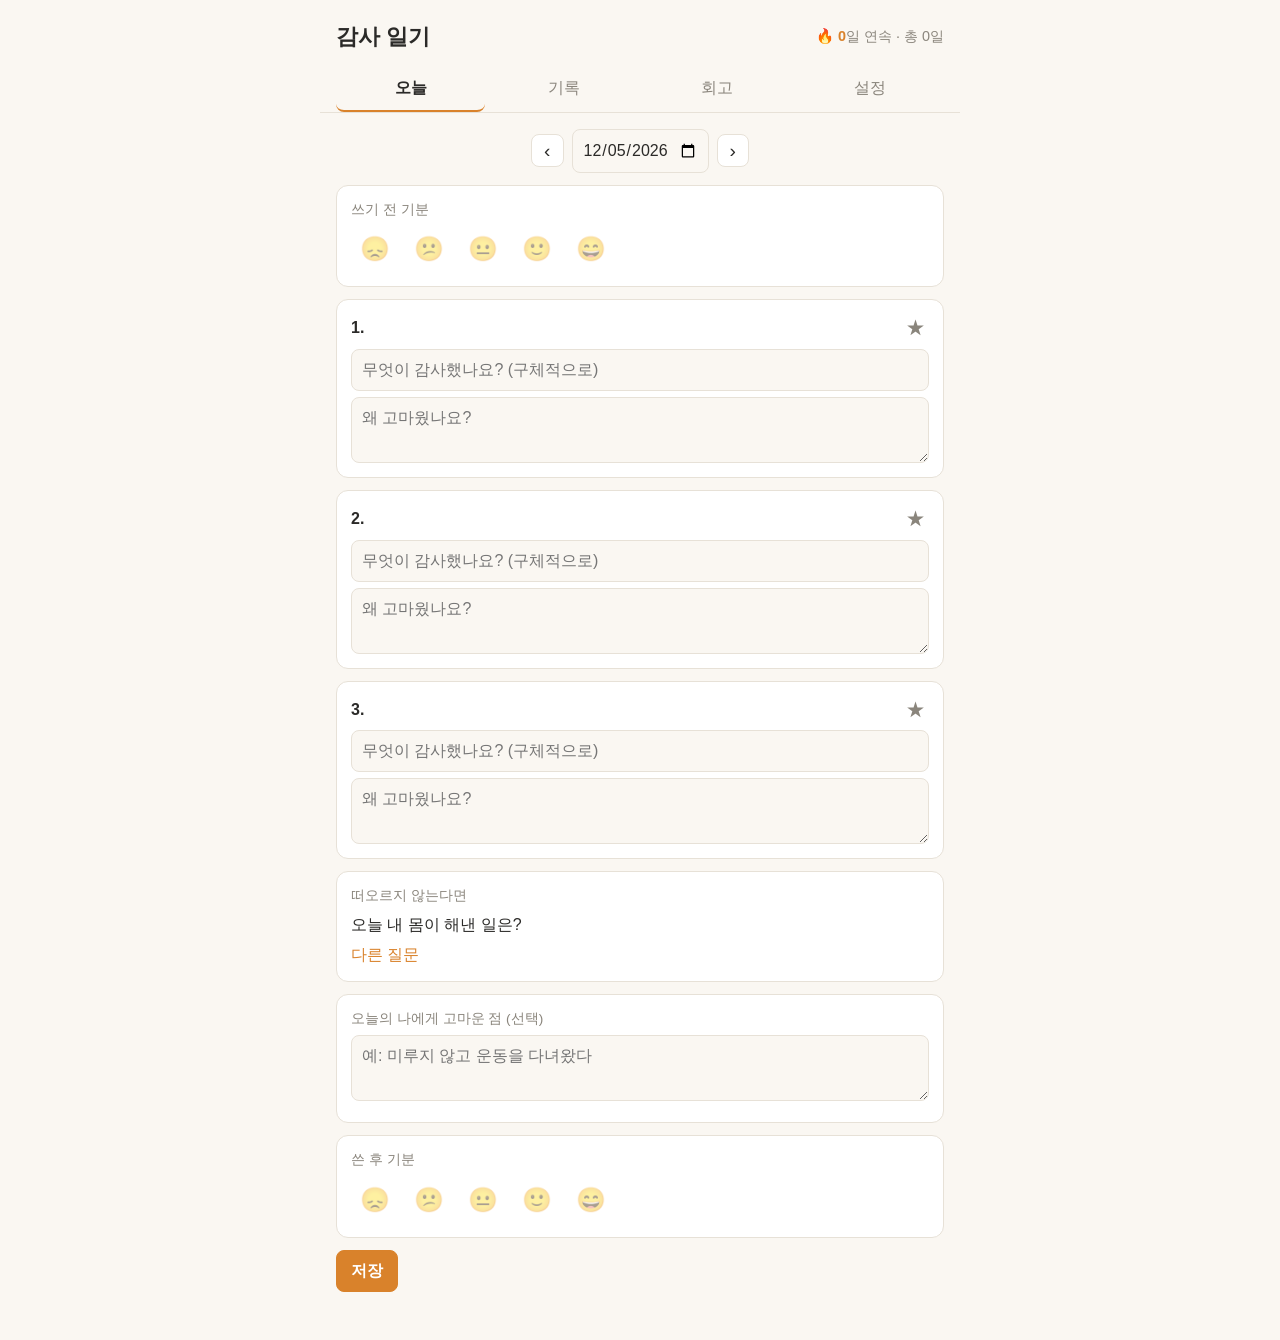
==== index.html @ 354b46de "Make the journal an installable PWA for iPhone and Windows Add a web app manifest, icons, and a serv" ====
<!doctype html>
<html lang="ko">
<head>
  <meta charset="utf-8">
  <meta name="viewport" content="width=device-width, initial-scale=1, viewport-fit=cover">
  <title>감사 일기</title>
  <meta name="theme-color" content="#faf7f2" media="(prefers-color-scheme: light)">
  <meta name="theme-color" content="#1c1b19" media="(prefers-color-scheme: dark)">
  <meta name="apple-mobile-web-app-capable" content="yes">
  <meta name="mobile-web-app-capable" content="yes">
  <meta name="apple-mobile-web-app-title" content="감사 일기">
  <meta name="apple-mobile-web-app-status-bar-style" content="default">
  <link rel="manifest" href="manifest.webmanifest">
  <link rel="icon" href="icons/favicon-32.png" sizes="32x32">
  <link rel="apple-touch-icon" href="icons/apple-touch-icon.png">
  <link rel="stylesheet" href="style.css">
</head>
<body>
  <header class="top">
    <h1>감사 일기</h1>
    <div id="streak" class="streak"></div>
  </header>

  <nav class="tabs" role="tablist">
    <button class="tab active" data-view="write">오늘</button>
    <button class="tab" data-view="history">기록</button>
    <button class="tab" data-view="review">회고</button>
    <button class="tab" data-view="settings">설정</button>
  </nav>

  <main>
    <!-- 작성 -->
    <section id="view-write" class="view active">
      <div class="date-row">
        <button id="prev-day" class="icon-btn" aria-label="이전 날">‹</button>
        <input type="date" id="entry-date">
        <button id="next-day" class="icon-btn" aria-label="다음 날">›</button>
      </div>
      <p id="nudge" class="nudge" hidden></p>

      <div class="card">
        <label class="label">쓰기 전 기분</label>
        <div class="moods" data-field="moodBefore"></div>
      </div>

      <div id="items"></div>

      <div class="card prompt-card">
        <span class="label">떠오르지 않는다면</span>
        <p id="prompt-text"></p>
        <button id="new-prompt" class="link-btn">다른 질문</button>
      </div>

      <div class="card">
        <label class="label" for="self">오늘의 나에게 고마운 점 (선택)</label>
        <textarea id="self" rows="2" placeholder="예: 미루지 않고 운동을 다녀왔다"></textarea>
      </div>

      <div class="card">
        <label class="label">쓴 후 기분</label>
        <div class="moods" data-field="moodAfter"></div>
      </div>

      <div class="actions">
        <button id="save" class="primary">저장</button>
        <span id="save-status" class="muted"></span>
      </div>
    </section>

    <!-- 기록 -->
    <section id="view-history" class="view">
      <div class="filter-row">
        <input type="search" id="search" placeholder="검색 (사람, 단어…)">
        <label class="check"><input type="checkbox" id="starred-only"> ⭐만</label>
      </div>
      <div id="history-list"></div>
    </section>

    <!-- 회고 -->
    <section id="view-review" class="view">
      <div class="date-row">
        <button id="prev-week" class="icon-btn" aria-label="이전 주">‹</button>
        <strong id="week-label"></strong>
        <button id="next-week" class="icon-btn" aria-label="다음 주">›</button>
      </div>
      <div id="week-stats" class="stats"></div>
      <div class="card">
        <span class="label">이번 주 감사한 것들 — 가장 마음에 남은 것에 ⭐</span>
        <div id="week-items"></div>
      </div>
      <div class="card">
        <span class="label">자주 등장한 단어</span>
        <div id="week-words" class="chips"></div>
      </div>
      <div class="card">
        <label class="label" for="week-note">이번 주 회고 (고마움을 직접 전할 사람이 있나요?)</label>
        <textarea id="week-note" rows="3"></textarea>
        <div class="actions"><button id="save-week" class="primary">회고 저장</button><span id="week-status" class="muted"></span></div>
      </div>
    </section>

    <!-- 설정 -->
    <section id="view-settings" class="view">
      <div class="card">
        <span class="label">데이터</span>
        <p class="muted">기록은 이 브라우저에만 저장됩니다. 기기를 바꾸거나 브라우저 데이터를 지우기 전에 내보내 두세요.</p>
        <div class="actions">
          <button id="export">JSON 내보내기</button>
          <label class="file-btn">JSON 가져오기<input type="file" id="import" accept="application/json" hidden></label>
        </div>
        <p id="data-status" class="muted"></p>
      </div>
      <div class="card">
        <span class="label">기록 개수</span>
        <label class="row">하루에 쓸 항목 수
          <select id="item-count"><option>1</option><option>2</option><option selected>3</option><option>4</option><option>5</option></select>
        </label>
      </div>
    </section>
  </main>

  <script src="app.js"></script>
</body>
</html>
---- style.css ----
:root {
  --bg: #faf7f2;
  --card: #ffffff;
  --text: #2b2a28;
  --muted: #8a857c;
  --border: #e7e1d7;
  --accent: #d9822b;
  --accent-soft: #fbeedd;
  --star: #e8a317;
}
@media (prefers-color-scheme: dark) {
  :root {
    --bg: #1c1b19;
    --card: #262523;
    --text: #ece8e1;
    --muted: #9b958b;
    --border: #3a3834;
    --accent: #f0a050;
    --accent-soft: #3a2e20;
  }
}

* { box-sizing: border-box; }
body {
  margin: 0;
  -webkit-text-size-adjust: 100%;
  -webkit-tap-highlight-color: transparent;
  background: var(--bg);
  color: var(--text);
  font: 16px/1.5 -apple-system, "Apple SD Gothic Neo", "Noto Sans KR", "Malgun Gothic", sans-serif;
}
main, .top, .tabs {
  max-width: 640px; margin: 0 auto;
  padding-left: max(16px, env(safe-area-inset-left));
  padding-right: max(16px, env(safe-area-inset-right));
}

.top { display: flex; align-items: center; justify-content: space-between; padding-top: max(20px, env(safe-area-inset-top)); }
.top h1 { font-size: 1.4rem; margin: 0; }
.streak { font-size: .9rem; color: var(--muted); }
.streak b { color: var(--accent); }

.tabs { display: flex; gap: 4px; margin-top: 12px; border-bottom: 1px solid var(--border); position: sticky; top: 0; z-index: 1; background: var(--bg); }
.tab { flex: 1; background: none; border: 0; border-bottom: 2px solid transparent; padding: 10px 0; color: var(--muted); font: inherit; cursor: pointer; }
.tab.active { color: var(--text); border-bottom-color: var(--accent); font-weight: 600; }

.view { display: none; padding: 16px 0 calc(48px + env(safe-area-inset-bottom)); }
.view.active { display: block; }

.card { background: var(--card); border: 1px solid var(--border); border-radius: 12px; padding: 14px; margin-bottom: 12px; }
.label { display: block; font-size: .85rem; color: var(--muted); margin-bottom: 6px; }
.muted { color: var(--muted); font-size: .85rem; }

input, textarea, select, button { font: inherit; color: var(--text); }
input[type=text], input[type=search], input[type=date], textarea, select {
  width: 100%; background: var(--bg); border: 1px solid var(--border); border-radius: 8px; padding: 8px 10px;
}
textarea { resize: vertical; }
input:focus, textarea:focus, select:focus { outline: 2px solid var(--accent); outline-offset: -1px; }

button { background: var(--card); border: 1px solid var(--border); border-radius: 8px; padding: 8px 14px; cursor: pointer; }
button.primary { background: var(--accent); border-color: var(--accent); color: #fff; font-weight: 600; }
.icon-btn { padding: 6px 12px; font-size: 1.2rem; line-height: 1; }
.link-btn { background: none; border: 0; padding: 0; color: var(--accent); }
.file-btn { display: inline-block; border: 1px solid var(--border); border-radius: 8px; padding: 8px 14px; cursor: pointer; background: var(--card); }

.date-row { display: flex; gap: 8px; align-items: center; justify-content: center; margin-bottom: 12px; }
.date-row input { width: auto; }
.nudge { background: var(--accent-soft); border-radius: 8px; padding: 8px 12px; font-size: .9rem; margin: 0 0 12px; }

.moods { display: flex; gap: 6px; flex-wrap: wrap; }
.mood { font-size: 1.5rem; padding: 4px 8px; background: none; border: 1px solid transparent; border-radius: 8px; opacity: .45; }
.mood.selected { opacity: 1; border-color: var(--accent); background: var(--accent-soft); }

.item { display: grid; gap: 6px; }
.item-head { display: flex; justify-content: space-between; align-items: center; }
.item-num { font-weight: 600; }
.star { background: none; border: 0; font-size: 1.2rem; padding: 0 4px; color: var(--muted); }
.star.on { color: var(--star); }
.dup-warn { font-size: .8rem; color: var(--accent); }

.prompt-card p { margin: 0 0 6px; }
.actions { display: flex; gap: 10px; align-items: center; flex-wrap: wrap; margin-top: 8px; }
.row { display: flex; align-items: center; justify-content: space-between; gap: 12px; }
.row select { width: auto; }

.filter-row { display: flex; gap: 10px; align-items: center; margin-bottom: 12px; }
.check { white-space: nowrap; font-size: .9rem; }

.day h3 { margin: 0 0 6px; font-size: 1rem; display: flex; justify-content: space-between; align-items: baseline; }
.day h3 button { font-size: .8rem; padding: 2px 8px; }
.day ul { margin: 0; padding-left: 0; list-style: none; }
.day li { padding: 4px 0; border-top: 1px dashed var(--border); display: flex; gap: 6px; align-items: flex-start; }
.day li:first-child { border-top: 0; }
.why { display: block; color: var(--muted); font-size: .85rem; }
.empty { text-align: center; color: var(--muted); padding: 32px 0; }

.stats { display: grid; grid-template-columns: repeat(3, 1fr); gap: 8px; margin-bottom: 12px; }
.stat { background: var(--card); border: 1px solid var(--border); border-radius: 12px; padding: 10px; text-align: center; }
.stat b { display: block; font-size: 1.3rem; }
.stat span { font-size: .8rem; color: var(--muted); }

.chips { display: flex; flex-wrap: wrap; gap: 6px; }
.chip { background: var(--accent-soft); border-radius: 999px; padding: 2px 10px; font-size: .85rem; }
mark { background: var(--accent-soft); color: inherit; }
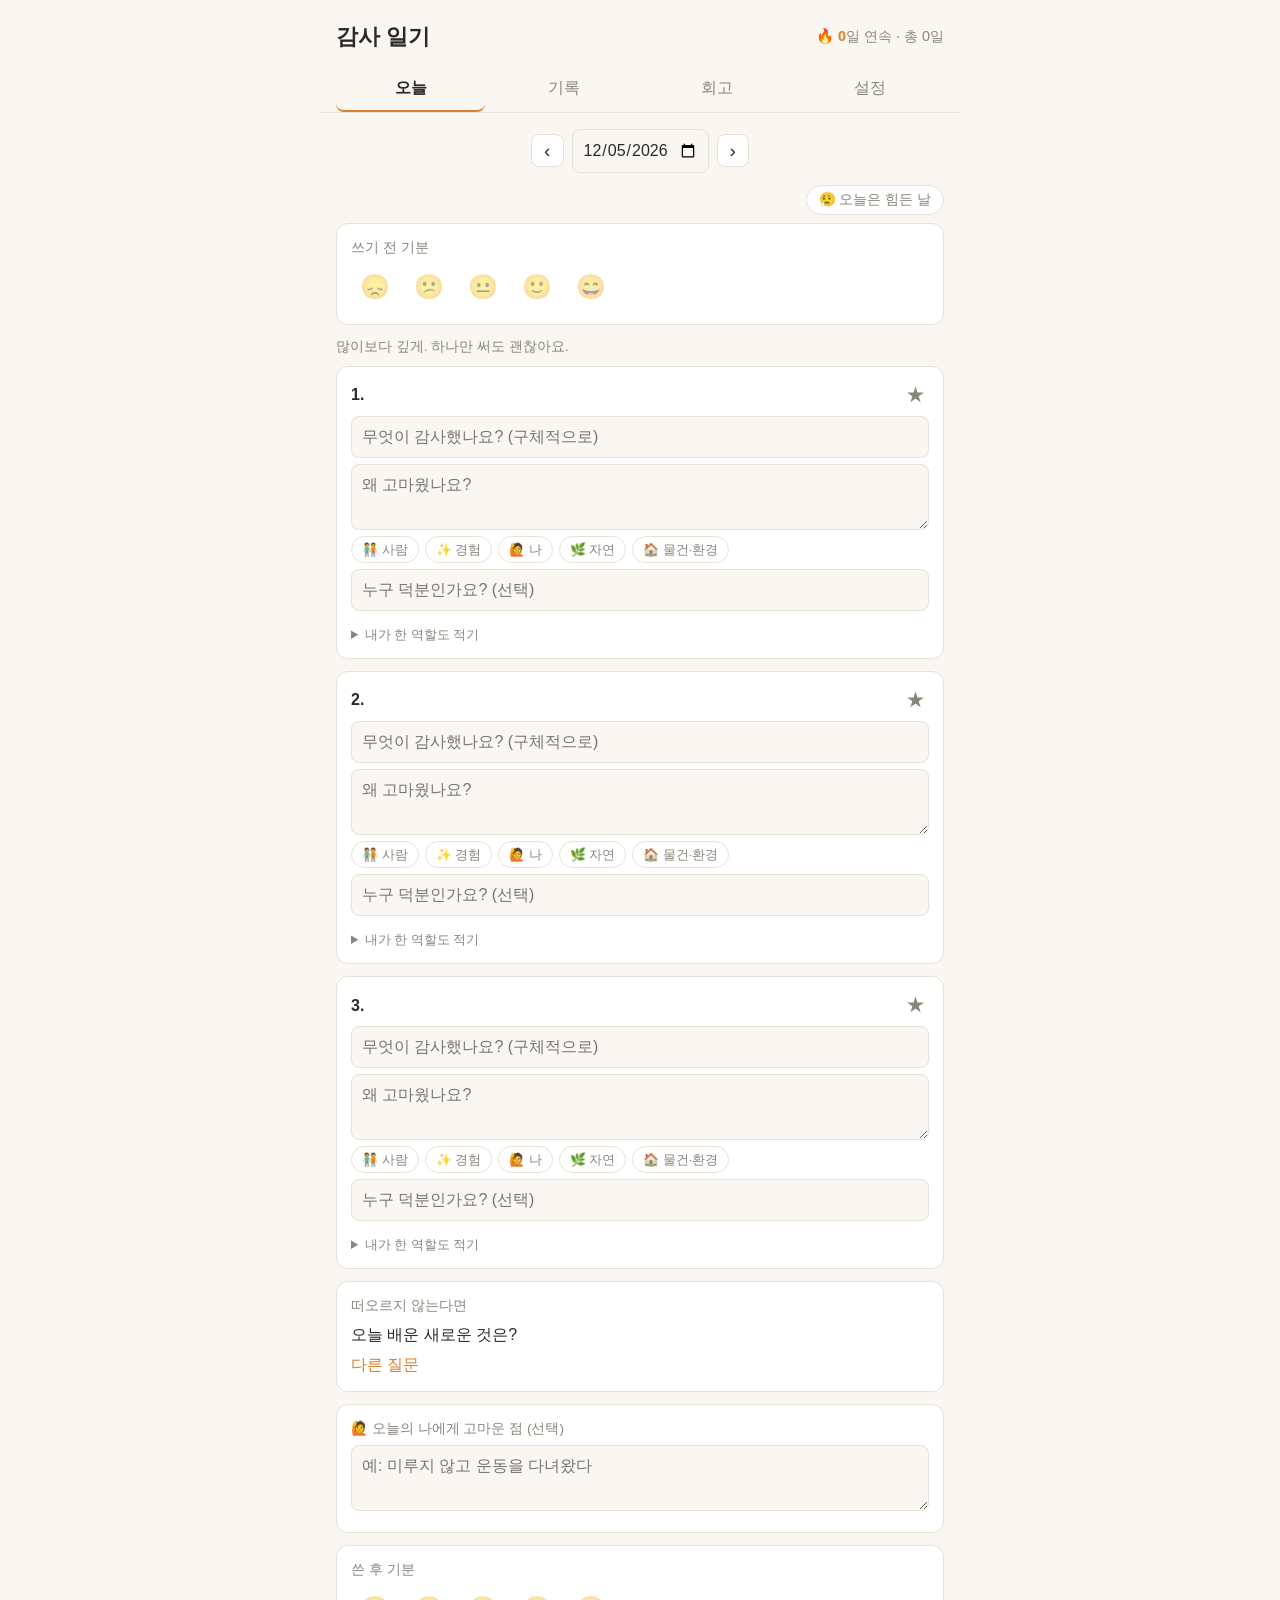
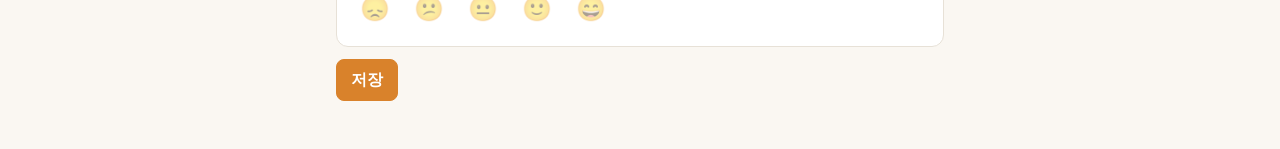
==== commit c6374d34: "Add cloud sync, research-based template, and Pages deploy Template: items get a category, who-helped" ====
--- a/index.html
+++ b/index.html
@@ -18,7 +18,10 @@
 <body>
   <header class="top">
     <h1>감사 일기</h1>
-    <div id="streak" class="streak"></div>
+    <div class="top-right">
+      <span id="sync-badge" class="sync-badge" hidden></span>
+      <span id="streak" class="streak"></span>
+    </div>
   </header>
 
   <nav class="tabs" role="tablist">
@@ -38,11 +41,21 @@
       </div>
       <p id="nudge" class="nudge" hidden></p>
 
-      <div class="card">
-        <label class="label">쓰기 전 기분</label>
+      <div class="mode-row">
+        <button type="button" id="hard-day" class="toggle-chip" aria-pressed="false">😮‍💨 오늘은 힘든 날</button>
+      </div>
+
+      <div id="intention-card" class="card" hidden>
+        <label class="label" for="intention">🌅 아침: 오늘을 좋은 날로 만들 한 가지</label>
+        <input type="text" id="intention" placeholder="예: 점심에 10분 산책하기">
+      </div>
+
+      <div class="card">
+        <span class="label">쓰기 전 기분</span>
         <div class="moods" data-field="moodBefore"></div>
       </div>
 
+      <p id="items-hint" class="muted hint"></p>
       <div id="items"></div>
 
       <div class="card prompt-card">
@@ -52,12 +65,12 @@
       </div>
 
       <div class="card">
-        <label class="label" for="self">오늘의 나에게 고마운 점 (선택)</label>
+        <label class="label" for="self">🙋 오늘의 나에게 고마운 점 (선택)</label>
         <textarea id="self" rows="2" placeholder="예: 미루지 않고 운동을 다녀왔다"></textarea>
       </div>
 
       <div class="card">
-        <label class="label">쓴 후 기분</label>
+        <span class="label">쓴 후 기분</span>
         <div class="moods" data-field="moodAfter"></div>
       </div>
 
@@ -78,47 +91,133 @@
 
     <!-- 회고 -->
     <section id="view-review" class="view">
-      <div class="date-row">
-        <button id="prev-week" class="icon-btn" aria-label="이전 주">‹</button>
-        <strong id="week-label"></strong>
-        <button id="next-week" class="icon-btn" aria-label="다음 주">›</button>
-      </div>
-      <div id="week-stats" class="stats"></div>
-      <div class="card">
-        <span class="label">이번 주 감사한 것들 — 가장 마음에 남은 것에 ⭐</span>
-        <div id="week-items"></div>
-      </div>
-      <div class="card">
-        <span class="label">자주 등장한 단어</span>
-        <div id="week-words" class="chips"></div>
-      </div>
-      <div class="card">
-        <label class="label" for="week-note">이번 주 회고 (고마움을 직접 전할 사람이 있나요?)</label>
-        <textarea id="week-note" rows="3"></textarea>
-        <div class="actions"><button id="save-week" class="primary">회고 저장</button><span id="week-status" class="muted"></span></div>
+      <div class="segmented" role="tablist">
+        <button class="seg active" data-period="week">주간</button>
+        <button class="seg" data-period="month">월간</button>
+      </div>
+
+      <div id="review-week">
+        <div class="date-row">
+          <button id="prev-week" class="icon-btn" aria-label="이전 주">‹</button>
+          <strong id="week-label"></strong>
+          <button id="next-week" class="icon-btn" aria-label="다음 주">›</button>
+        </div>
+        <div id="week-stats" class="stats"></div>
+
+        <div class="card">
+          <span class="label">① 이번 주 감사한 것들 — 가장 마음에 남은 것에 ⭐</span>
+          <div id="week-items"></div>
+        </div>
+
+        <div class="card">
+          <span class="label">② 하나를 골라 깊이 쓰기</span>
+          <select id="deep-pick"></select>
+          <label class="label sub" for="deep-text">이게 없었다면 내 한 주는 어땠을까요?</label>
+          <textarea id="deep-text" rows="3" placeholder="없었다면 어떤 점이 아쉬웠을지, 그래서 지금 어떤 마음이 드는지"></textarea>
+        </div>
+
+        <div class="card">
+          <span class="label">③ 고마움 전하기</span>
+          <p class="muted small">감사를 전하는 사람은 받는 사람이 얼마나 기뻐할지를 늘 과소평가한다고 해요. 짧게라도 보내 보세요.</p>
+          <input type="text" id="thanks-to" list="people-list" placeholder="누구에게?">
+          <datalist id="people-list"></datalist>
+          <textarea id="thanks-msg" rows="3" placeholder="예: 지난 화요일에 커피 사 줘서 정말 고마웠어. 덕분에 힘든 하루를 버텼어."></textarea>
+          <div class="actions">
+            <button id="send-thanks">보내기 (공유)</button>
+            <label class="check"><input type="checkbox" id="thanks-sent"> 전했어요</label>
+          </div>
+        </div>
+
+        <div class="card">
+          <span class="label">자주 등장한 단어</span>
+          <div id="week-words" class="chips"></div>
+        </div>
+
+        <div class="card">
+          <label class="label" for="week-note">④ 이번 주 한 줄 회고</label>
+          <textarea id="week-note" rows="2"></textarea>
+          <p id="week-status" class="muted"></p>
+        </div>
+      </div>
+
+      <div id="review-month" hidden>
+        <div class="date-row">
+          <button id="prev-month" class="icon-btn" aria-label="이전 달">‹</button>
+          <strong id="month-label"></strong>
+          <button id="next-month" class="icon-btn" aria-label="다음 달">›</button>
+        </div>
+        <div id="month-stats" class="stats"></div>
+        <div class="card">
+          <span class="label">고마운 사람 순위</span>
+          <div id="month-people"></div>
+        </div>
+        <div class="card">
+          <span class="label">감사의 범주</span>
+          <div id="month-cats"></div>
+        </div>
+        <div class="card">
+          <span class="label">이 달의 ⭐</span>
+          <div id="month-stars"></div>
+        </div>
       </div>
     </section>
 
     <!-- 설정 -->
     <section id="view-settings" class="view">
-      <div class="card">
-        <span class="label">데이터</span>
-        <p class="muted">기록은 이 브라우저에만 저장됩니다. 기기를 바꾸거나 브라우저 데이터를 지우기 전에 내보내 두세요.</p>
+      <div class="card" id="sync-card">
+        <span class="label">동기화 (아이폰 ↔ 윈도우)</span>
+        <div id="sync-unconfigured" hidden>
+          <p class="muted">동기화 서버가 아직 설정되지 않았어요. 아래 "서버 설정"에 Supabase 주소와 키를 넣어 주세요.</p>
+        </div>
+        <form id="sync-signed-out" hidden>
+          <input type="email" id="sync-email" placeholder="이메일" autocomplete="username" required>
+          <input type="password" id="sync-password" placeholder="비밀번호 (6자 이상)" autocomplete="current-password" minlength="6" required>
+          <div class="actions">
+            <button type="submit" class="primary" id="sign-in">로그인</button>
+            <button type="button" id="sign-up">회원가입</button>
+          </div>
+        </form>
+        <div id="sync-signed-in" hidden>
+          <p><strong id="sync-user"></strong> 계정으로 동기화 중</p>
+          <p id="sync-detail" class="muted"></p>
+          <div class="actions">
+            <button id="sync-now">지금 동기화</button>
+            <button id="sign-out">로그아웃</button>
+          </div>
+        </div>
+        <p id="sync-msg" class="muted"></p>
+        <details>
+          <summary class="muted">서버 설정</summary>
+          <input type="url" id="server-url" placeholder="https://xxxx.supabase.co">
+          <input type="text" id="server-key" placeholder="anon(publishable) key">
+          <div class="actions"><button id="save-server">저장</button></div>
+        </details>
+      </div>
+
+      <div class="card">
+        <span class="label">작성 화면</span>
+        <label class="row">하루에 쓸 항목 수
+          <select id="item-count"><option>1</option><option>2</option><option selected>3</option><option>4</option><option>5</option></select>
+        </label>
+        <label class="row">아침 질문 보이기 (Five Minute Journal 방식)
+          <input type="checkbox" id="morning-toggle">
+        </label>
+      </div>
+
+      <div class="card">
+        <span class="label">백업</span>
+        <p class="muted">기록은 이 기기에 저장되고, 로그인하면 서버와 동기화됩니다. 파일로도 백업해 둘 수 있어요.</p>
         <div class="actions">
           <button id="export">JSON 내보내기</button>
           <label class="file-btn">JSON 가져오기<input type="file" id="import" accept="application/json" hidden></label>
         </div>
         <p id="data-status" class="muted"></p>
       </div>
-      <div class="card">
-        <span class="label">기록 개수</span>
-        <label class="row">하루에 쓸 항목 수
-          <select id="item-count"><option>1</option><option>2</option><option selected>3</option><option>4</option><option>5</option></select>
-        </label>
-      </div>
     </section>
   </main>
 
+  <script src="config.js"></script>
+  <script src="sync.js"></script>
   <script src="app.js"></script>
 </body>
 </html>
--- a/style.css
+++ b/style.css
@@ -37,7 +37,8 @@
 
 .top { display: flex; align-items: center; justify-content: space-between; padding-top: max(20px, env(safe-area-inset-top)); }
 .top h1 { font-size: 1.4rem; margin: 0; }
-.streak { font-size: .9rem; color: var(--muted); }
+.top-right { display: flex; gap: 10px; align-items: center; }
+.streak, .sync-badge { font-size: .9rem; color: var(--muted); }
 .streak b { color: var(--accent); }
 
 .tabs { display: flex; gap: 4px; margin-top: 12px; border-bottom: 1px solid var(--border); position: sticky; top: 0; z-index: 1; background: var(--bg); }
@@ -52,7 +53,7 @@
 .muted { color: var(--muted); font-size: .85rem; }
 
 input, textarea, select, button { font: inherit; color: var(--text); }
-input[type=text], input[type=search], input[type=date], textarea, select {
+input[type=text], input[type=search], input[type=date], input[type=email], input[type=password], input[type=url], textarea, select {
   width: 100%; background: var(--bg); border: 1px solid var(--border); border-radius: 8px; padding: 8px 10px;
 }
 textarea { resize: vertical; }
@@ -103,3 +104,30 @@
 .chips { display: flex; flex-wrap: wrap; gap: 6px; }
 .chip { background: var(--accent-soft); border-radius: 999px; padding: 2px 10px; font-size: .85rem; }
 mark { background: var(--accent-soft); color: inherit; }
+
+.small { font-size: .8rem; margin: 0 0 8px; }
+.hint { margin: 0 0 8px; }
+.label.sub { margin-top: 10px; }
+#sync-card input, #view-review .card input[type=text], #view-review textarea, #deep-pick { margin-bottom: 8px; }
+details summary { cursor: pointer; margin-top: 8px; }
+details[open] summary { margin-bottom: 8px; }
+
+.mode-row { display: flex; justify-content: flex-end; margin-bottom: 8px; }
+.toggle-chip { border-radius: 999px; padding: 4px 12px; font-size: .85rem; color: var(--muted); }
+.toggle-chip[aria-pressed=true] { background: var(--accent-soft); border-color: var(--accent); color: var(--text); }
+
+.cats { display: flex; flex-wrap: wrap; gap: 6px; }
+.cat { border-radius: 999px; padding: 3px 10px; font-size: .8rem; color: var(--muted); }
+.cat.on { background: var(--accent-soft); border-color: var(--accent); color: var(--text); }
+.item-extra { display: grid; grid-template-columns: 1fr; gap: 6px; }
+.item details summary { font-size: .8rem; }
+.tag { font-size: .75rem; color: var(--muted); border: 1px solid var(--border); border-radius: 999px; padding: 0 8px; margin-left: 4px; white-space: nowrap; }
+
+.segmented { display: flex; background: var(--card); border: 1px solid var(--border); border-radius: 10px; padding: 3px; margin-bottom: 12px; }
+.seg { flex: 1; border: 0; background: none; border-radius: 8px; padding: 6px; color: var(--muted); }
+.seg.active { background: var(--accent-soft); color: var(--text); font-weight: 600; }
+
+.bar-row { display: grid; grid-template-columns: 7.5em 1fr 2.5em; gap: 8px; align-items: center; font-size: .9rem; padding: 3px 0; }
+.bar { height: 10px; background: var(--accent-soft); border-radius: 999px; overflow: hidden; }
+.bar > i { display: block; height: 100%; background: var(--accent); border-radius: 999px; }
+.bar-row .n { text-align: right; color: var(--muted); }
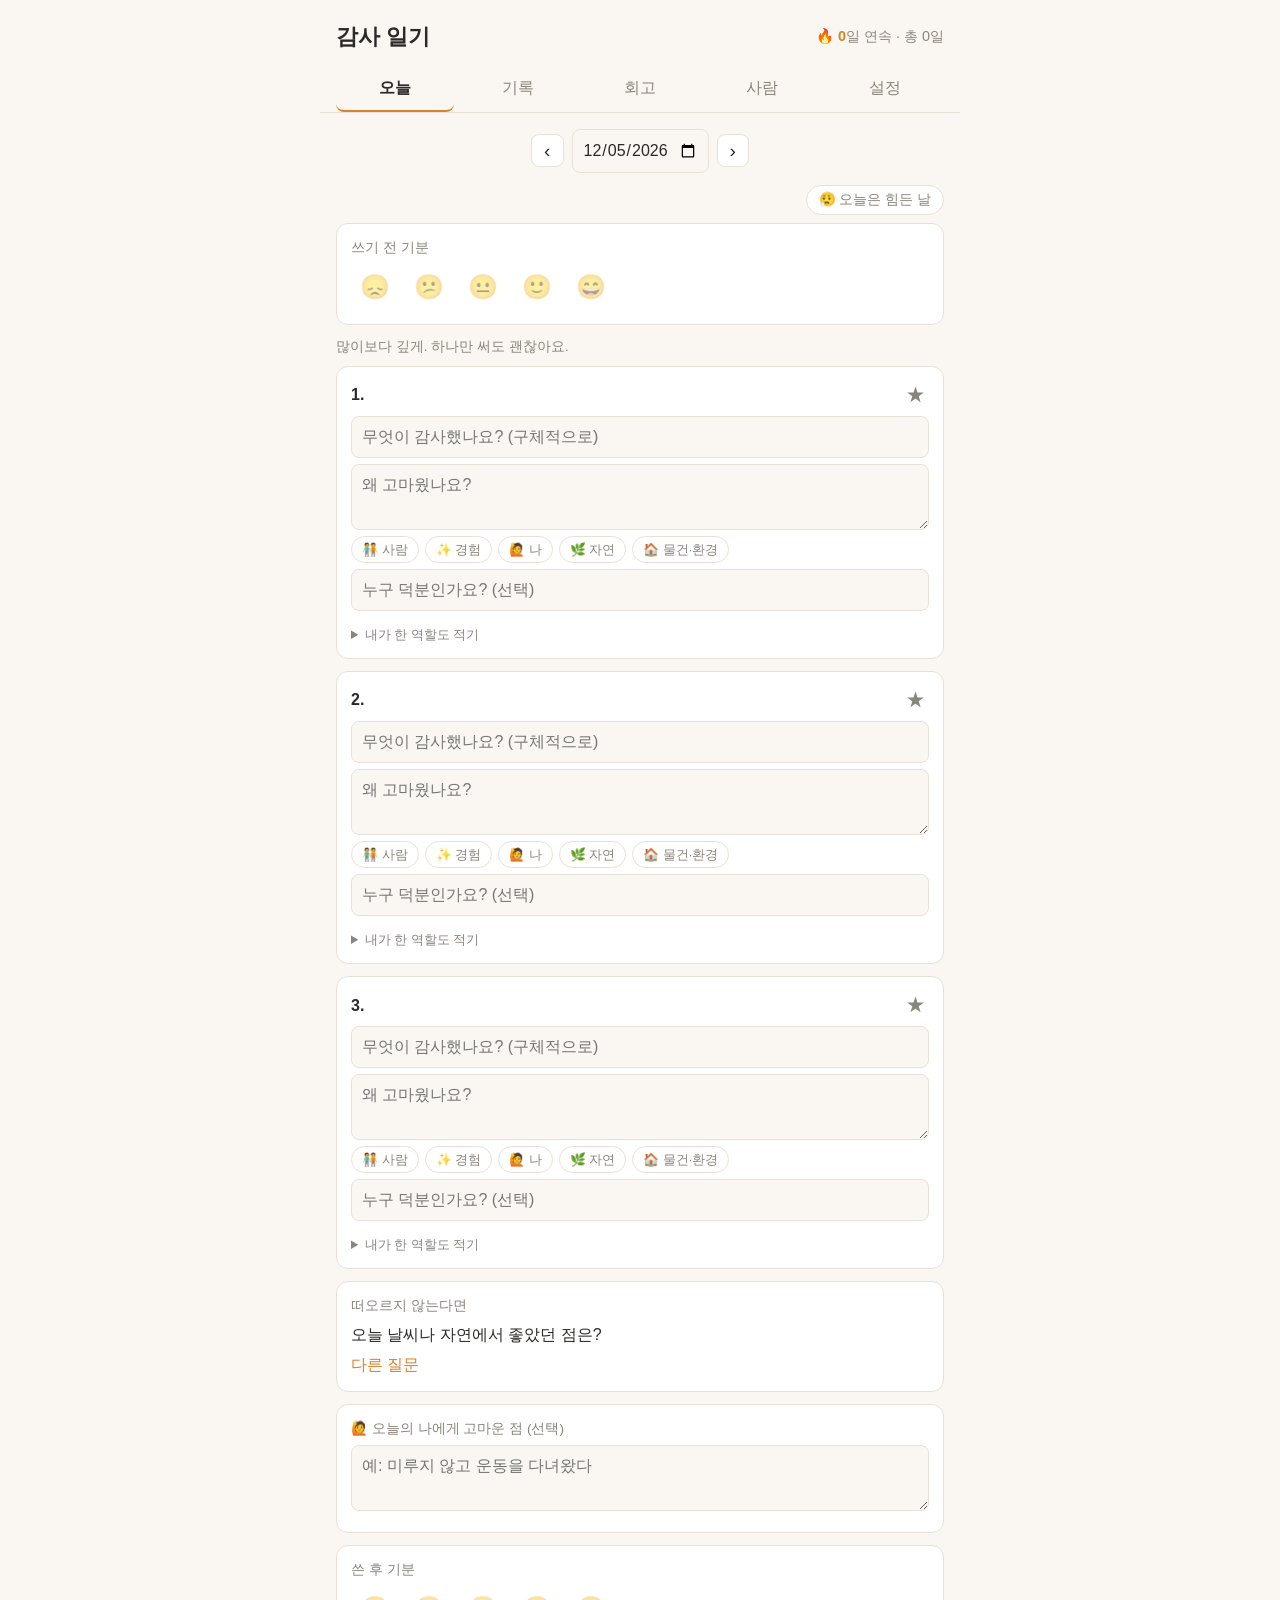
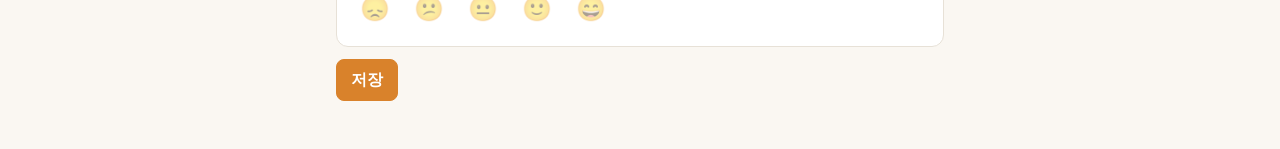
==== commit 5b5b452d: "Add people notes, resurfaced memories, and a personal effect report People tab collects moments per " ====
--- a/index.html
+++ b/index.html
@@ -28,6 +28,7 @@
     <button class="tab active" data-view="write">오늘</button>
     <button class="tab" data-view="history">기록</button>
     <button class="tab" data-view="review">회고</button>
+    <button class="tab" data-view="people">사람</button>
     <button class="tab" data-view="settings">설정</button>
   </nav>
 
@@ -41,6 +42,12 @@
       </div>
       <p id="nudge" class="nudge" hidden></p>
 
+      <div id="memory-card" class="card memory" hidden>
+        <span class="label" id="memory-label"></span>
+        <p id="memory-text"></p>
+        <div class="actions"><button id="memory-next" class="link-btn">다른 기억 보기</button></div>
+      </div>
+
       <div class="mode-row">
         <button type="button" id="hard-day" class="toggle-chip" aria-pressed="false">😮‍💨 오늘은 힘든 날</button>
       </div>
@@ -156,8 +163,44 @@
           <div id="month-cats"></div>
         </div>
         <div class="card">
+          <span class="label">📈 나만의 효과 리포트</span>
+          <div id="effect-report"></div>
+        </div>
+        <div class="card">
           <span class="label">이 달의 ⭐</span>
           <div id="month-stars"></div>
+        </div>
+      </div>
+    </section>
+
+    <!-- 사람 -->
+    <section id="view-people" class="view">
+      <div id="people-index">
+        <p class="muted hint">"누구 덕분인가요?"에 적은 사람들이 여기 모여요. 이름을 누르면 함께한 순간을 모아 편지로 보낼 수 있어요.</p>
+        <div id="people-cards"></div>
+      </div>
+      <div id="person-detail" hidden>
+        <div class="person-head">
+          <button id="person-back" class="icon-btn" aria-label="목록으로">‹</button>
+          <h2 id="person-name"></h2>
+        </div>
+        <div id="person-stats" class="stats"></div>
+        <div class="card">
+          <span class="label">함께한 감사의 순간 — 편지에 넣을 것만 체크</span>
+          <div id="person-moments"></div>
+        </div>
+        <div class="card">
+          <span class="label">💌 감사 편지</span>
+          <div class="segmented tone" role="tablist">
+            <button class="seg active" data-tone="casual">편하게</button>
+            <button class="seg" data-tone="polite">정중하게</button>
+          </div>
+          <textarea id="letter" rows="10"></textarea>
+          <div class="actions">
+            <button id="send-letter" class="primary">보내기 (공유)</button>
+            <button id="regen-letter">다시 만들기</button>
+          </div>
+          <p id="letter-status" class="muted"></p>
         </div>
       </div>
     </section>
--- a/style.css
+++ b/style.css
@@ -131,3 +131,30 @@
 .bar { height: 10px; background: var(--accent-soft); border-radius: 999px; overflow: hidden; }
 .bar > i { display: block; height: 100%; background: var(--accent); border-radius: 999px; }
 .bar-row .n { text-align: right; color: var(--muted); }
+
+.memory { background: var(--accent-soft); border-color: transparent; }
+.memory p { margin: 0; font-weight: 600; }
+.memory .why { margin-top: 2px; }
+.memory .actions { margin-top: 6px; }
+
+.person-card { display: flex; justify-content: space-between; align-items: center; gap: 10px; width: 100%; text-align: left; margin-bottom: 8px; padding: 12px 14px; border-radius: 12px; }
+.person-card b { font-size: 1.05rem; }
+.person-card .meta { display: block; color: var(--muted); font-size: .8rem; }
+.person-card .count { font-size: 1.2rem; color: var(--accent); font-weight: 700; white-space: nowrap; }
+.nudge-tag { display: inline-block; margin-top: 4px; font-size: .75rem; background: var(--accent-soft); border-radius: 999px; padding: 1px 8px; }
+.person-head { display: flex; align-items: center; gap: 10px; margin-bottom: 12px; }
+.person-head h2 { margin: 0; font-size: 1.3rem; }
+.moment { display: flex; gap: 10px; align-items: flex-start; padding: 6px 0; border-top: 1px dashed var(--border); }
+.moment:first-child { border-top: 0; }
+.moment input { margin-top: 5px; }
+.tone { margin-bottom: 8px; }
+#letter { margin-bottom: 4px; }
+
+.effect-big { font-size: 1.6rem; font-weight: 700; color: var(--accent); }
+.effect-line { margin: 2px 0; }
+.daybars { display: flex; align-items: center; gap: 2px; height: 64px; margin: 10px 0 4px; }
+.daybars span { flex: 1; position: relative; height: 100%; }
+.daybars span i { position: absolute; left: 0; right: 0; border-radius: 2px; background: var(--accent); }
+.daybars span i.neg { background: var(--muted); }
+.daybars span.none::after { content: ''; position: absolute; left: 0; right: 0; top: 50%; border-top: 1px dotted var(--border); }
+.axis { display: flex; justify-content: space-between; font-size: .7rem; color: var(--muted); }
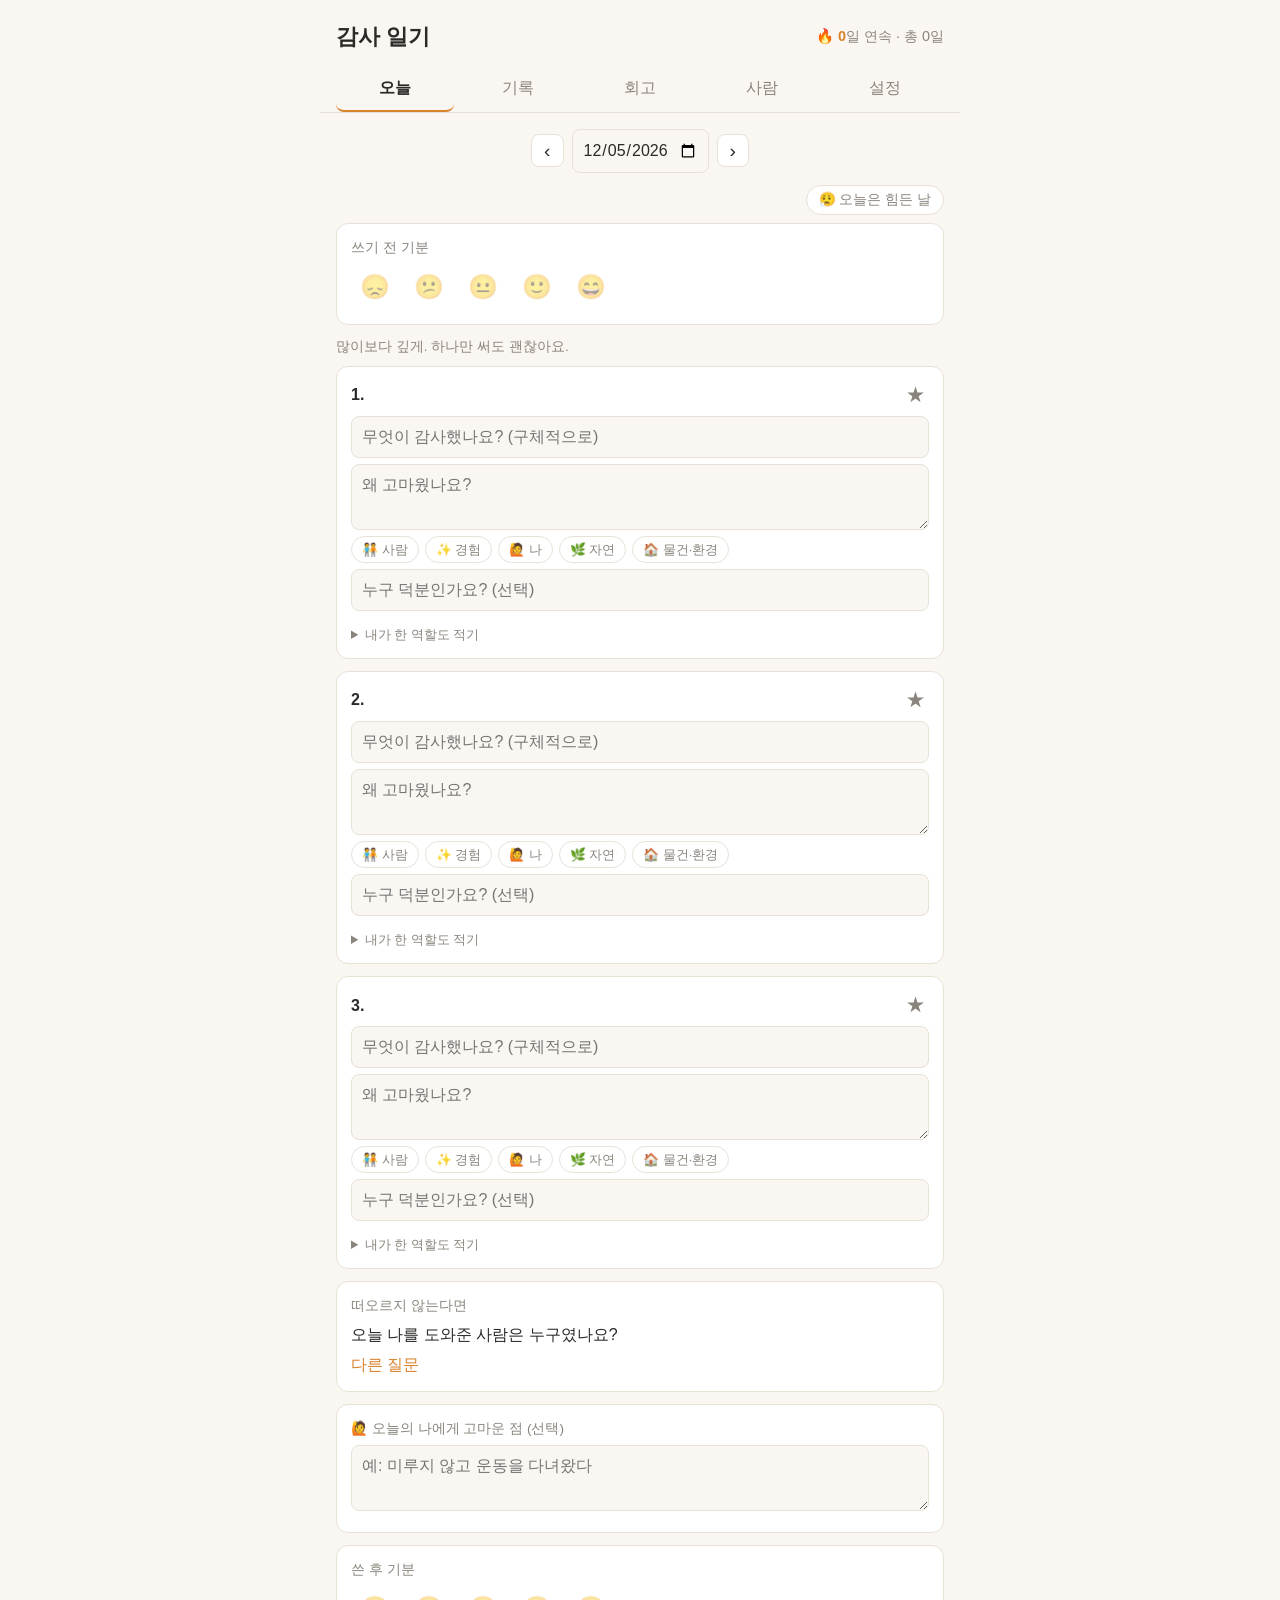
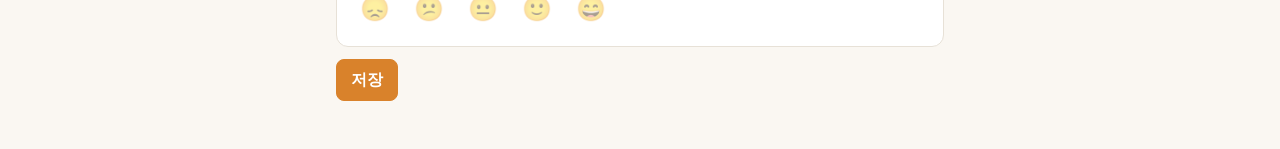
==== commit 15f848dc: "Add push notifications for reminders, Sunday review, and memories Devices subscribe from Settings wi" ====
--- a/index.html
+++ b/index.html
@@ -237,6 +237,22 @@
         </details>
       </div>
 
+      <div class="card" id="notify-card">
+        <span class="label">🔔 알림</span>
+        <p id="notify-status"></p>
+        <div id="notify-prefs">
+          <label class="row"><span><input type="checkbox" data-kind="daily"> 매일 쓰기 알림 <span class="muted">(이미 썼으면 안 보내요)</span></span><input type="time" data-time="daily"></label>
+          <label class="row"><span><input type="checkbox" data-kind="review"> 일요일 회고 알림</span><input type="time" data-time="review"></label>
+          <label class="row"><span><input type="checkbox" data-kind="memory"> 다시 찾아오는 감사 <span class="muted">(1년 전 오늘 등)</span></span><input type="time" data-time="memory"></label>
+        </div>
+        <div class="actions">
+          <button id="notify-on" class="primary">알림 켜기</button>
+          <button id="notify-test">테스트 알림</button>
+          <button id="notify-off">알림 끄기</button>
+        </div>
+        <p id="notify-msg" class="muted"></p>
+      </div>
+
       <div class="card">
         <span class="label">작성 화면</span>
         <label class="row">하루에 쓸 항목 수
@@ -261,6 +277,7 @@
 
   <script src="config.js"></script>
   <script src="sync.js"></script>
+  <script src="push.js"></script>
   <script src="app.js"></script>
 </body>
 </html>
--- a/style.css
+++ b/style.css
@@ -84,6 +84,9 @@
 .actions { display: flex; gap: 10px; align-items: center; flex-wrap: wrap; margin-top: 8px; }
 .row { display: flex; align-items: center; justify-content: space-between; gap: 12px; }
 .row select { width: auto; }
+#notify-prefs .row { padding: 6px 0; border-top: 1px dashed var(--border); }
+#notify-prefs .row:first-child { border-top: 0; }
+input[type=time] { width: auto; background: var(--bg); border: 1px solid var(--border); border-radius: 8px; padding: 6px 8px; }
 
 .filter-row { display: flex; gap: 10px; align-items: center; margin-bottom: 12px; }
 .check { white-space: nowrap; font-size: .9rem; }
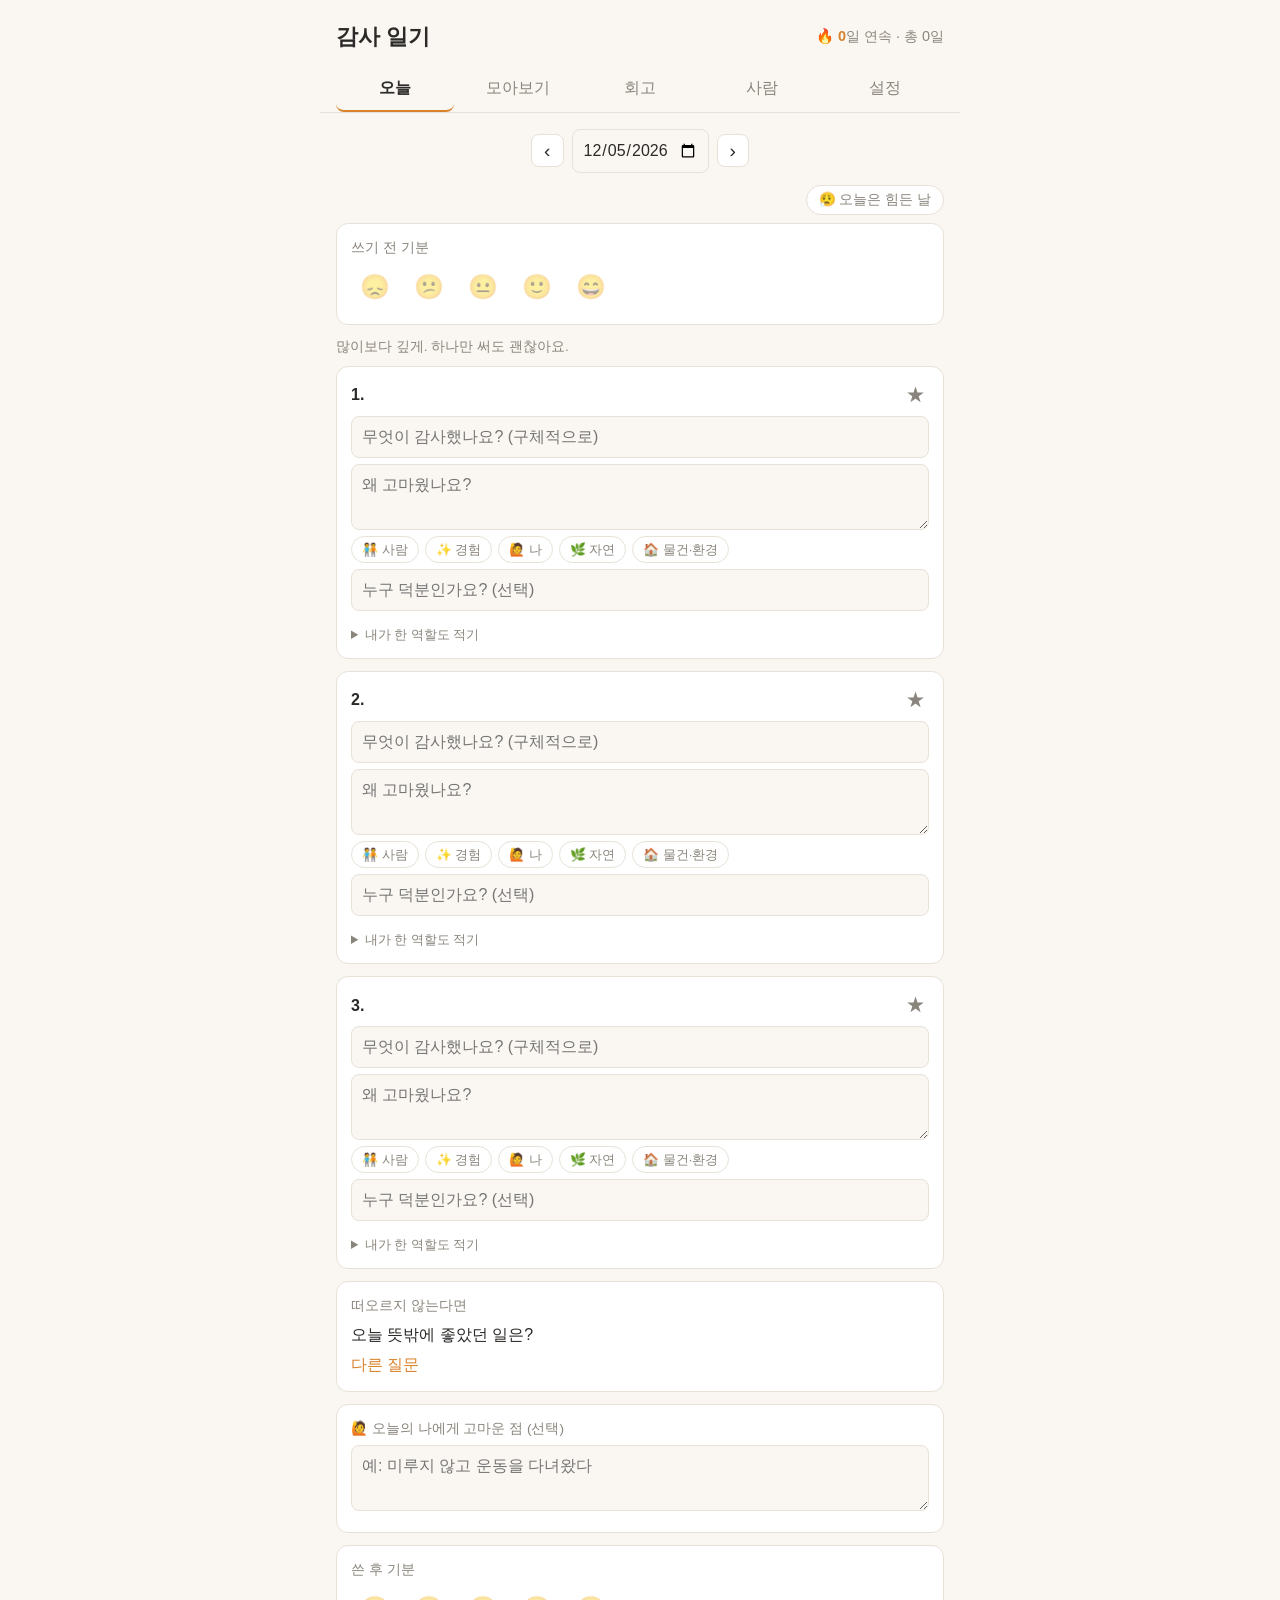
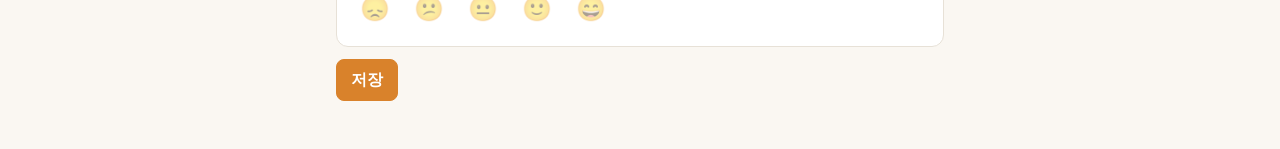
==== commit cc73b661: "Add an at-a-glance overview, printable gratitude book, and sharing The history tab becomes 모아보기: tot" ====
--- a/index.html
+++ b/index.html
@@ -26,13 +26,18 @@
 
   <nav class="tabs" role="tablist">
     <button class="tab active" data-view="write">오늘</button>
-    <button class="tab" data-view="history">기록</button>
+    <button class="tab" data-view="history">모아보기</button>
     <button class="tab" data-view="review">회고</button>
     <button class="tab" data-view="people">사람</button>
     <button class="tab" data-view="settings">설정</button>
   </nav>
 
   <main>
+    <div id="install-banner" class="install-banner" hidden>
+      <span id="install-text"></span>
+      <button id="install-btn" class="primary" hidden>설치</button>
+      <button id="install-close" class="icon-btn small-btn" aria-label="닫기">✕</button>
+    </div>
     <!-- 작성 -->
     <section id="view-write" class="view active">
       <div class="date-row">
@@ -89,6 +94,39 @@
 
     <!-- 기록 -->
     <section id="view-history" class="view">
+      <div id="ov-stats" class="stats stats-4"></div>
+
+      <div class="card">
+        <div class="card-head">
+          <span class="label">감사 달력 — 날짜를 누르면 그날 일기로</span>
+          <span class="year-nav">
+            <button id="prev-year" class="icon-btn small-btn" aria-label="이전 해">‹</button>
+            <strong id="year-label"></strong>
+            <button id="next-year" class="icon-btn small-btn" aria-label="다음 해">›</button>
+          </span>
+        </div>
+        <div id="heatmap" class="heatmap"></div>
+        <div class="legend"><span>적음</span><i class="l0"></i><i class="l1"></i><i class="l2"></i><i class="l3"></i><span>많음</span></div>
+      </div>
+
+      <div class="card">
+        <span class="label">가장 많이 고마웠던 사람</span>
+        <div id="ov-people" class="chips"></div>
+      </div>
+
+      <div class="card">
+        <span class="label">감사의 범주 (전체)</span>
+        <div id="ov-cats"></div>
+      </div>
+
+      <div class="card">
+        <span class="label">⭐ 모음</span>
+        <div id="ov-stars"></div>
+      </div>
+
+      <button id="open-book" class="primary wide">📖 감사 책으로 보기 · 인쇄 / PDF 저장</button>
+
+      <h2 class="section-title" id="all-entries">전체 기록</h2>
       <div class="filter-row">
         <input type="search" id="search" placeholder="검색 (사람, 단어…)">
         <label class="check"><input type="checkbox" id="starred-only"> ⭐만</label>
@@ -237,6 +275,26 @@
         </details>
       </div>
 
+      <div class="card" id="share-card">
+        <span class="label">📲 친구에게 소개하기</span>
+        <div class="share-row">
+          <div id="share-qr" class="qr" aria-label="앱 주소 QR 코드"></div>
+          <div>
+            <p class="share-text">카메라로 QR을 찍거나 링크를 보내 주세요. 친구는 자기 계정으로 가입해서 따로 써요. 서로의 일기는 볼 수 없어요.</p>
+            <button id="share-app" class="primary">링크 보내기</button>
+          </div>
+        </div>
+        <details>
+          <summary class="muted">설치 방법</summary>
+          <ul class="install-steps">
+            <li><b>아이폰</b>: Safari로 링크 열기 → 공유 버튼 → "홈 화면에 추가"</li>
+            <li><b>안드로이드</b>: Chrome으로 열기 → 메뉴 → "앱 설치"</li>
+            <li><b>윈도우·맥</b>: Edge나 Chrome으로 열기 → 주소창 오른쪽 설치 아이콘</li>
+          </ul>
+        </details>
+        <p id="share-msg" class="muted"></p>
+      </div>
+
       <div class="card" id="notify-card">
         <span class="label">🔔 알림</span>
         <p id="notify-status"></p>
@@ -275,6 +333,16 @@
     </section>
   </main>
 
+  <!-- 감사 책: 모든 기록을 달별로 모아 한 권처럼 보여 주고 인쇄할 수 있다 -->
+  <div id="book-view" hidden>
+    <div class="book-toolbar">
+      <button id="close-book">‹ 닫기</button>
+      <button id="print-book" class="primary">인쇄 / PDF 저장</button>
+    </div>
+    <article id="book"></article>
+  </div>
+
+  <script src="vendor/qrcode.js"></script>
   <script src="config.js"></script>
   <script src="sync.js"></script>
   <script src="push.js"></script>
--- a/style.css
+++ b/style.css
@@ -161,3 +161,62 @@
 .daybars span i.neg { background: var(--muted); }
 .daybars span.none::after { content: ''; position: absolute; left: 0; right: 0; top: 50%; border-top: 1px dotted var(--border); }
 .axis { display: flex; justify-content: space-between; font-size: .7rem; color: var(--muted); }
+
+.stats-4 { grid-template-columns: repeat(4, 1fr); }
+@media (max-width: 480px) { .stats-4 { grid-template-columns: repeat(2, 1fr); } }
+.card-head { display: flex; justify-content: space-between; align-items: center; gap: 8px; flex-wrap: wrap; margin-bottom: 6px; }
+.card-head .label { margin: 0; }
+.year-nav { display: flex; align-items: center; gap: 6px; }
+.small-btn { padding: 2px 8px; font-size: 1rem; }
+button.wide { width: 100%; padding: 12px; margin: 4px 0 20px; }
+.section-title { font-size: 1.05rem; margin: 8px 0 10px; }
+
+.heatmap { display: grid; grid-template-columns: repeat(3, 1fr); gap: 12px 10px; }
+@media (min-width: 560px) { .heatmap { grid-template-columns: repeat(4, 1fr); } }
+.hm-month b { display: block; font-size: .75rem; color: var(--muted); margin-bottom: 3px; font-weight: 600; }
+.hm-days { display: grid; grid-template-columns: repeat(7, 1fr); gap: 2px; }
+.hm-days i, .legend i { display: block; aspect-ratio: 1; border-radius: 3px; background: var(--border); opacity: .45; }
+.hm-days i.pad { visibility: hidden; }
+.hm-days i.future { opacity: .15; }
+.hm-days button { padding: 0; border: 0; aspect-ratio: 1; border-radius: 3px; cursor: pointer; }
+.l1 { background: color-mix(in srgb, var(--accent) 40%, transparent) !important; opacity: 1 !important; }
+.l2 { background: color-mix(in srgb, var(--accent) 70%, transparent) !important; opacity: 1 !important; }
+.l3 { background: var(--accent) !important; opacity: 1 !important; }
+.hm-days .today { outline: 2px solid var(--text); outline-offset: -1px; }
+.legend { display: flex; align-items: center; justify-content: flex-end; gap: 3px; margin-top: 10px; font-size: .7rem; color: var(--muted); }
+.legend i { width: 10px; }
+.legend span { margin: 0 3px; }
+.chip-btn { border: 0; background: var(--accent-soft); border-radius: 999px; padding: 4px 12px; font-size: .9rem; }
+.chip-btn b { color: var(--accent); margin-left: 4px; }
+
+#book-view { position: fixed; inset: 0; z-index: 10; background: var(--bg); overflow-y: auto; }
+.book-toolbar { position: sticky; top: 0; display: flex; justify-content: space-between; gap: 8px; padding: max(10px, env(safe-area-inset-top)) 16px 10px; background: var(--bg); border-bottom: 1px solid var(--border); }
+#book { max-width: 640px; margin: 0 auto; padding: 24px 20px calc(48px + env(safe-area-inset-bottom)); font-family: "Noto Serif KR", "AppleMyungjo", "Batang", serif; line-height: 1.7; }
+#book h1 { font-size: 1.8rem; margin: 24px 0 4px; text-align: center; }
+#book .book-sub { text-align: center; color: var(--muted); margin: 0 0 32px; font-size: .9rem; }
+#book h2 { font-size: 1.25rem; border-bottom: 2px solid var(--accent); padding-bottom: 4px; margin: 36px 0 12px; }
+#book h3 { font-size: 1rem; margin: 18px 0 4px; }
+#book ul { margin: 0; padding-left: 1.2em; }
+#book li { margin: 2px 0; }
+#book .why, #book .note { color: var(--muted); font-size: .9rem; }
+#book .reviews { background: var(--accent-soft); border-radius: 8px; padding: 10px 14px; margin-top: 16px; font-size: .92rem; }
+
+@media print {
+  body > *:not(#book-view) { display: none !important; }
+  #book-view { position: static; overflow: visible; background: #fff; }
+  .book-toolbar { display: none; }
+  #book { color: #000; max-width: none; padding: 0; }
+  #book h2 { break-after: avoid; }
+  #book section.month { break-before: page; }
+  #book section.month:first-of-type { break-before: auto; }
+  #book .book-day { break-inside: avoid; }
+}
+
+.install-banner { display: flex; align-items: center; gap: 8px; background: var(--accent-soft); border-radius: 12px; padding: 10px 12px; margin-top: 12px; font-size: .9rem; }
+.install-banner[hidden] { display: none; }
+.install-banner span { flex: 1; }
+.share-row { display: flex; gap: 14px; align-items: center; }
+.qr { flex: 0 0 120px; width: 120px; background: #fff; border-radius: 8px; padding: 4px; }
+.qr svg { display: block; width: 100%; height: auto; }
+.share-text { margin: 0 0 8px; font-size: .88rem; }
+.install-steps { margin: 4px 0 0; padding-left: 1.2em; font-size: .88rem; }
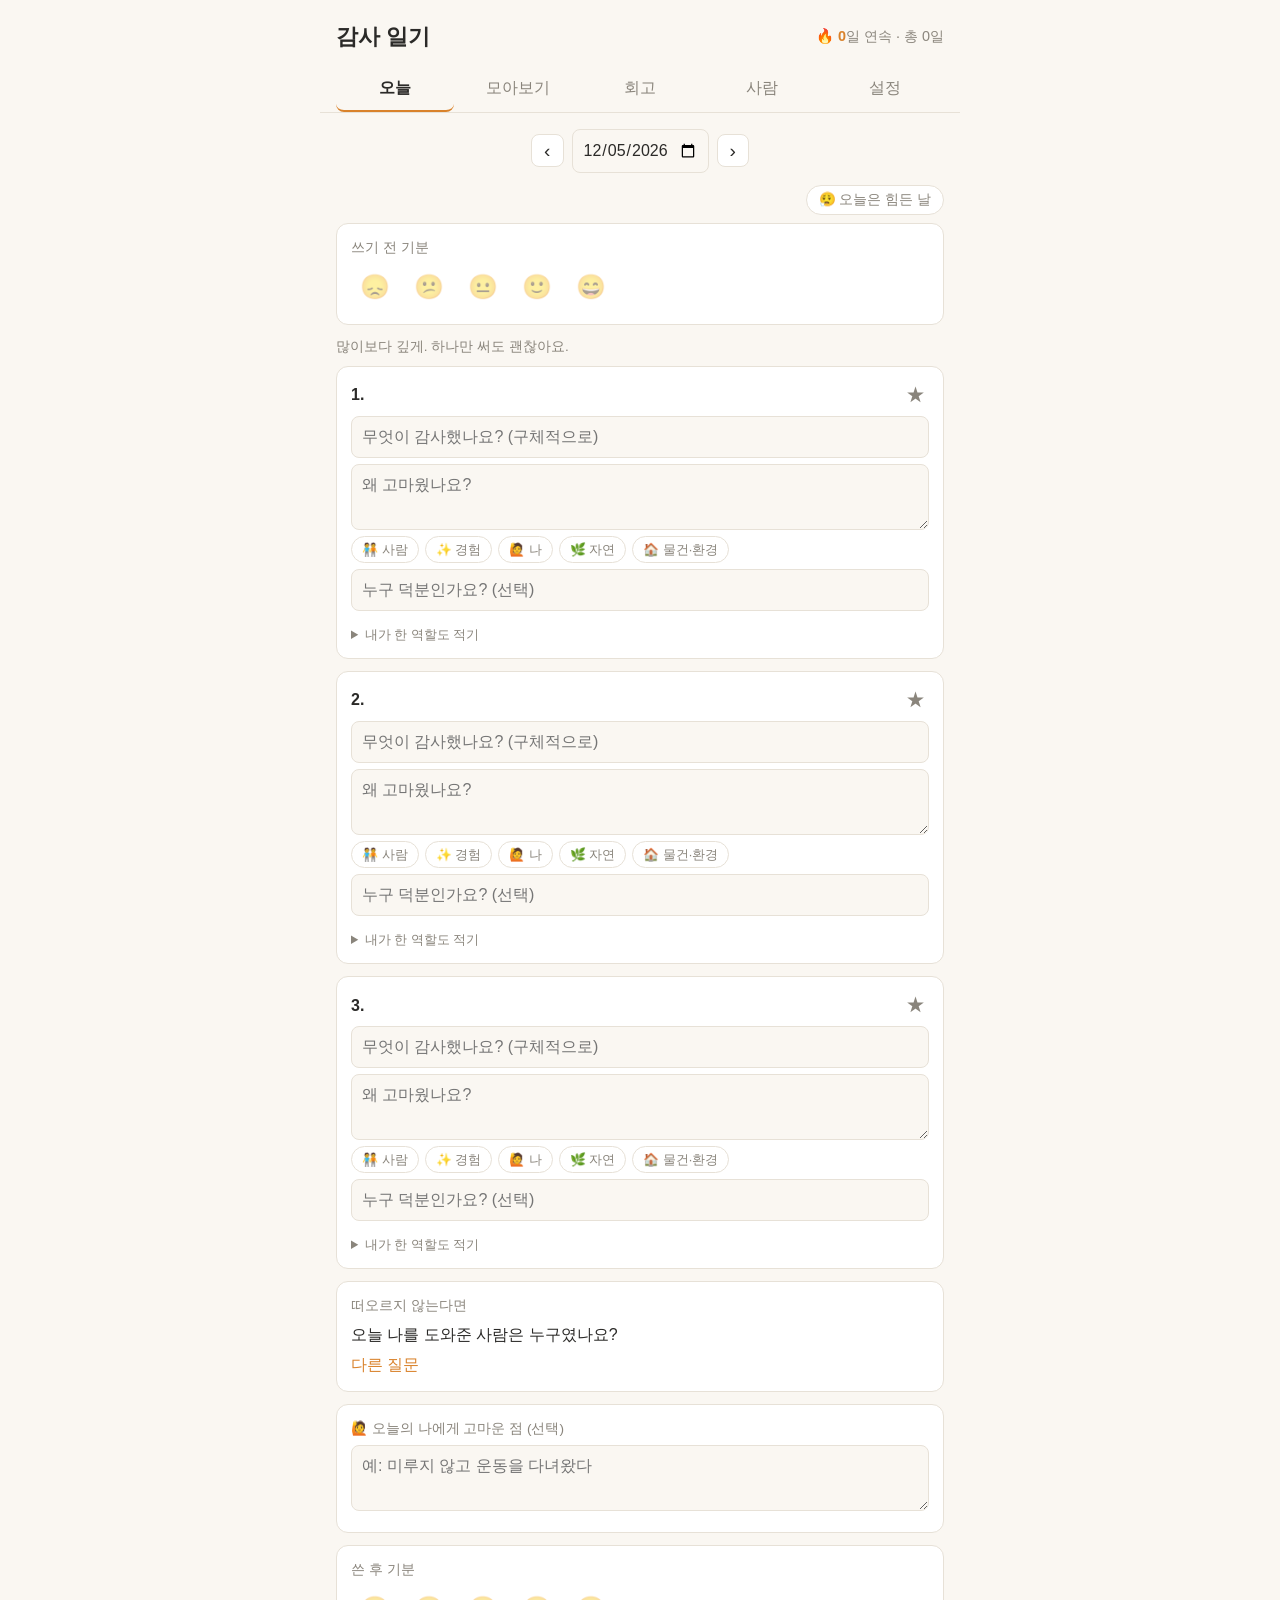
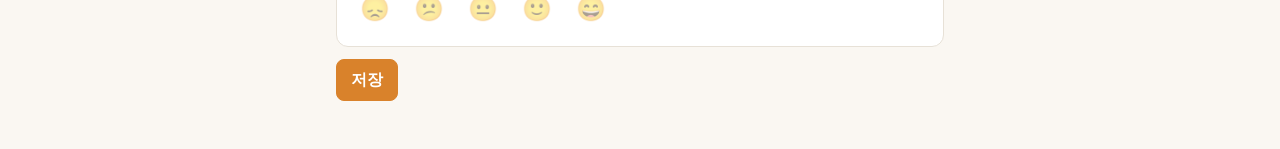
==== commit b7ec9018: "Drop the year-ago memory; resurface 6-month and 1-month-ago entries The write-screen memory card and" ====
--- a/index.html
+++ b/index.html
@@ -301,7 +301,7 @@
         <div id="notify-prefs">
           <label class="row"><span><input type="checkbox" data-kind="daily"> 매일 쓰기 알림 <span class="muted">(이미 썼으면 안 보내요)</span></span><input type="time" data-time="daily"></label>
           <label class="row"><span><input type="checkbox" data-kind="review"> 일요일 회고 알림</span><input type="time" data-time="review"></label>
-          <label class="row"><span><input type="checkbox" data-kind="memory"> 다시 찾아오는 감사 <span class="muted">(1년 전 오늘 등)</span></span><input type="time" data-time="memory"></label>
+          <label class="row"><span><input type="checkbox" data-kind="memory"> 다시 찾아오는 감사 <span class="muted">(한 달 전 오늘 등)</span></span><input type="time" data-time="memory"></label>
         </div>
         <div class="actions">
           <button id="notify-on" class="primary">알림 켜기</button>
--- a/style.css
+++ b/style.css
@@ -137,7 +137,7 @@
 
 .memory { background: var(--accent-soft); border-color: transparent; }
 .memory p { margin: 0; font-weight: 600; }
-.memory .why { margin-top: 2px; }
+.memory .why { margin-top: 2px; font-weight: 400; }
 .memory .actions { margin-top: 6px; }
 
 .person-card { display: flex; justify-content: space-between; align-items: center; gap: 10px; width: 100%; text-align: left; margin-bottom: 8px; padding: 12px 14px; border-radius: 12px; }
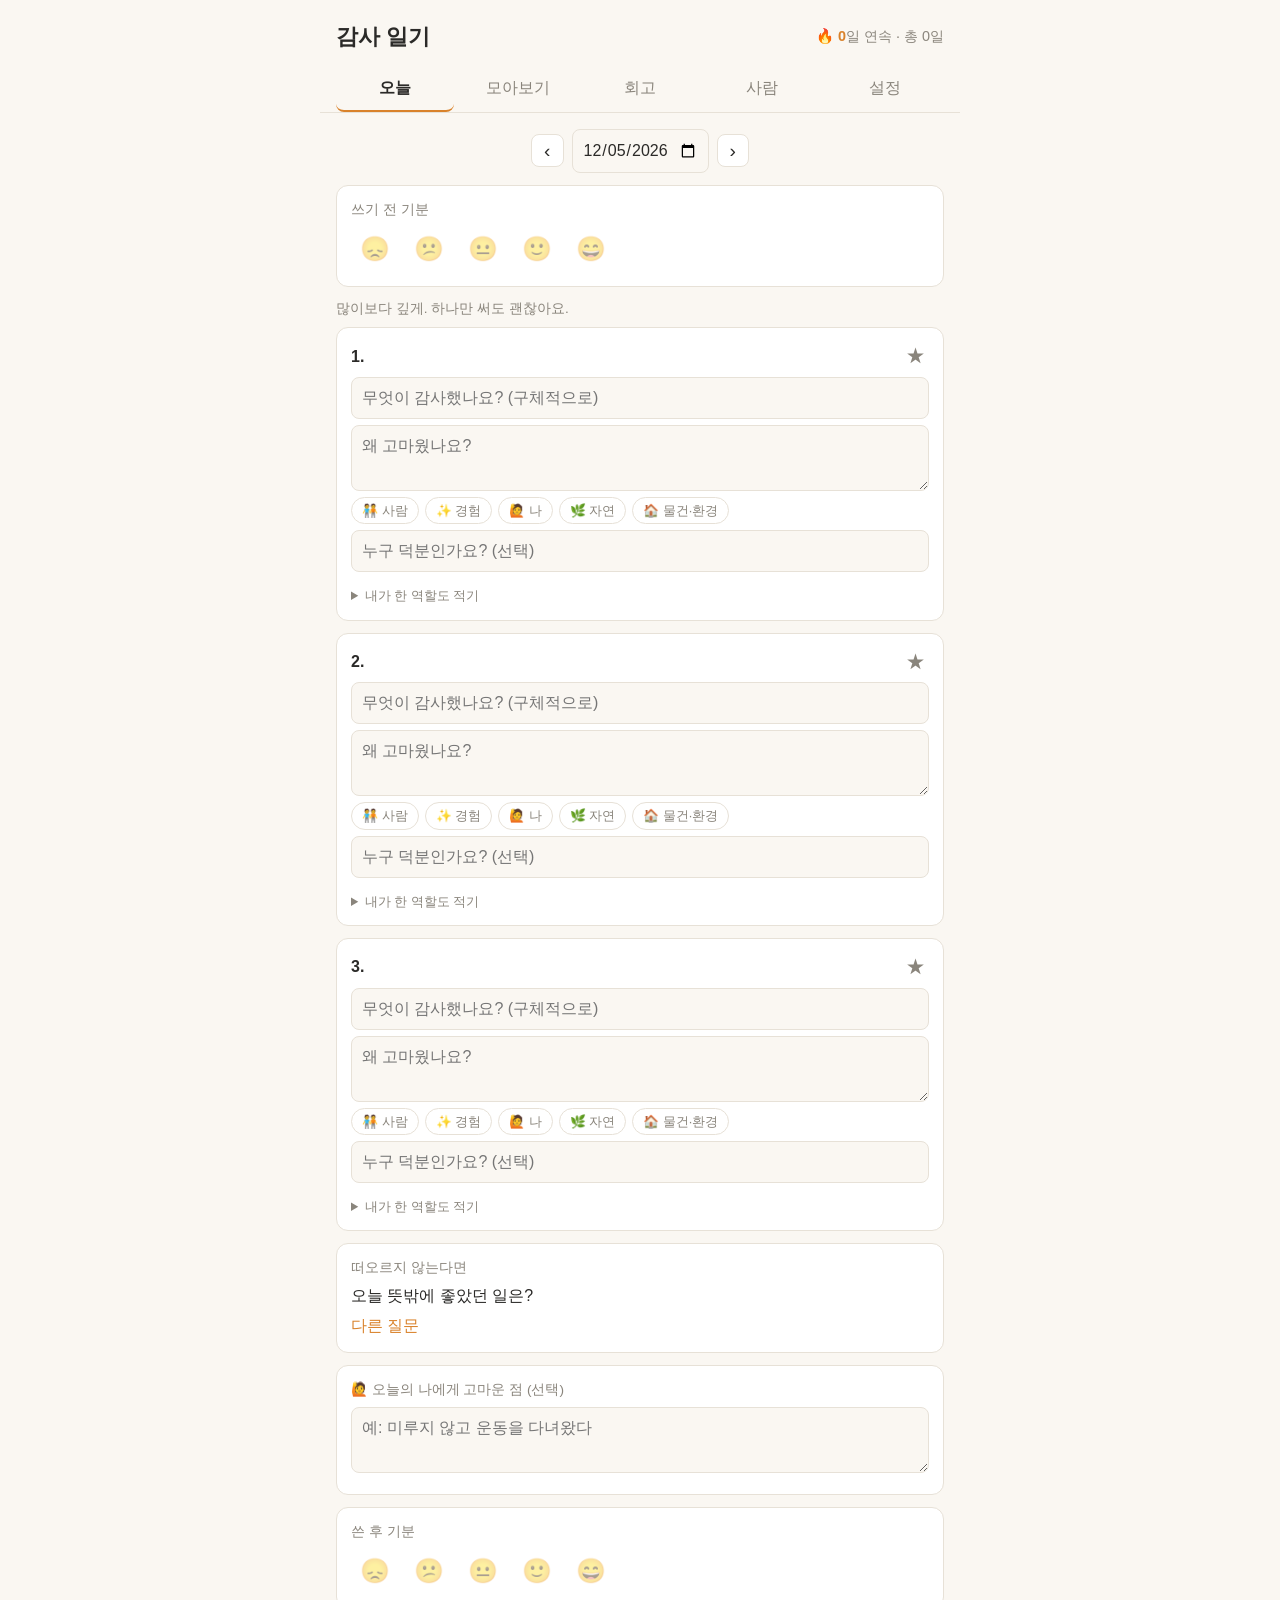
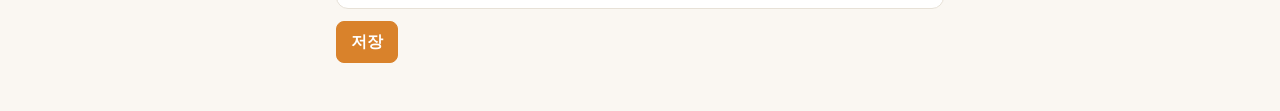
==== commit c9305aae: "Remove the hard-day mode and starred-moment memories The write screen no longer has the hard-day tog" ====
--- a/index.html
+++ b/index.html
@@ -53,10 +53,6 @@
         <div class="actions"><button id="memory-next" class="link-btn">다른 기억 보기</button></div>
       </div>
 
-      <div class="mode-row">
-        <button type="button" id="hard-day" class="toggle-chip" aria-pressed="false">😮‍💨 오늘은 힘든 날</button>
-      </div>
-
       <div id="intention-card" class="card" hidden>
         <label class="label" for="intention">🌅 아침: 오늘을 좋은 날로 만들 한 가지</label>
         <input type="text" id="intention" placeholder="예: 점심에 10분 산책하기">
--- a/style.css
+++ b/style.css
@@ -115,9 +115,6 @@
 details summary { cursor: pointer; margin-top: 8px; }
 details[open] summary { margin-bottom: 8px; }
 
-.mode-row { display: flex; justify-content: flex-end; margin-bottom: 8px; }
-.toggle-chip { border-radius: 999px; padding: 4px 12px; font-size: .85rem; color: var(--muted); }
-.toggle-chip[aria-pressed=true] { background: var(--accent-soft); border-color: var(--accent); color: var(--text); }
 
 .cats { display: flex; flex-wrap: wrap; gap: 6px; }
 .cat { border-radius: 999px; padding: 3px 10px; font-size: .8rem; color: var(--muted); }
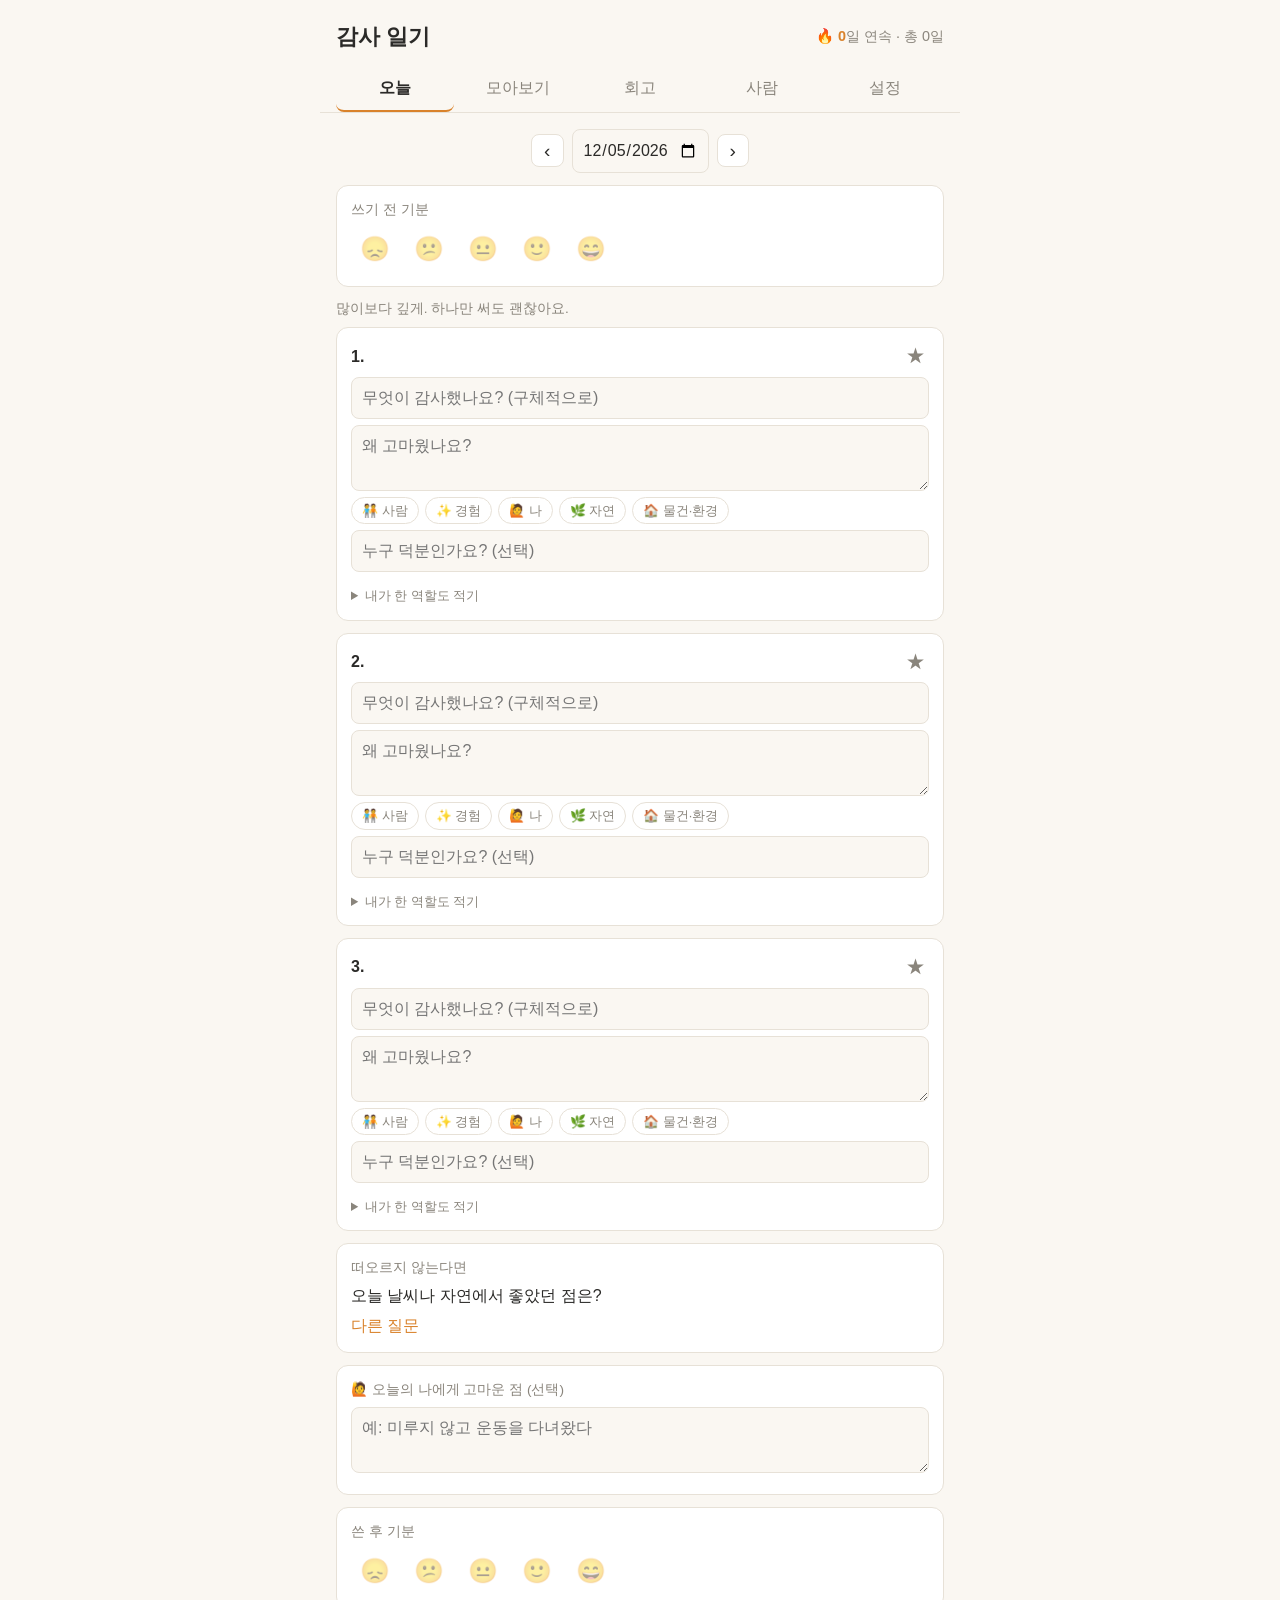
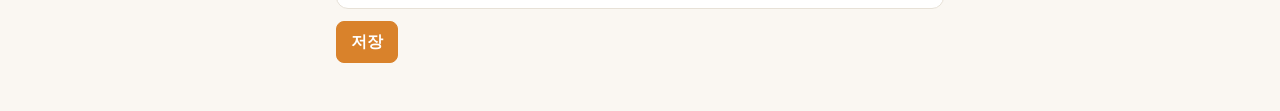
==== commit 8fd76243: "Warn when entries live only on this device; refresh installed icons While sync is off, the write scr" ====
--- a/index.html
+++ b/index.html
@@ -11,8 +11,8 @@
   <meta name="apple-mobile-web-app-title" content="감사 일기">
   <meta name="apple-mobile-web-app-status-bar-style" content="default">
   <link rel="manifest" href="manifest.webmanifest">
-  <link rel="icon" href="icons/favicon-32.png" sizes="32x32">
-  <link rel="apple-touch-icon" href="icons/apple-touch-icon.png">
+  <link rel="icon" href="icons/favicon-32.png?v=2" sizes="32x32">
+  <link rel="apple-touch-icon" href="icons/apple-touch-icon.png?v=2">
   <link rel="stylesheet" href="style.css">
 </head>
 <body>
@@ -47,6 +47,15 @@
       </div>
       <p id="nudge" class="nudge" hidden></p>
 
+      <div id="backup-banner" class="backup-banner" hidden>
+        <p id="backup-banner-text"></p>
+        <div class="actions">
+          <button id="banner-backup" class="primary">지금 백업</button>
+          <button id="banner-sync">동기화 켜기</button>
+          <button id="banner-later" class="link-btn">나중에</button>
+        </div>
+      </div>
+
       <div id="memory-card" class="card memory" hidden>
         <span class="label" id="memory-label"></span>
         <p id="memory-text"></p>
@@ -319,7 +328,7 @@
 
       <div class="card">
         <span class="label">백업</span>
-        <p class="muted">기록은 이 기기에 저장되고, 로그인하면 서버와 동기화됩니다. 파일로도 백업해 둘 수 있어요.</p>
+        <p id="backup-status" class="backup-status"></p>
         <div class="actions">
           <button id="export">JSON 내보내기</button>
           <label class="file-btn">JSON 가져오기<input type="file" id="import" accept="application/json" hidden></label>
--- a/style.css
+++ b/style.css
@@ -217,3 +217,8 @@
 .qr svg { display: block; width: 100%; height: auto; }
 .share-text { margin: 0 0 8px; font-size: .88rem; }
 .install-steps { margin: 4px 0 0; padding-left: 1.2em; font-size: .88rem; }
+
+.backup-banner { background: var(--card); border: 1.5px solid var(--accent); border-radius: 12px; padding: 12px 14px; margin-bottom: 12px; }
+.backup-banner p { margin: 0 0 4px; font-size: .9rem; }
+.backup-status { margin: 0 0 8px; font-size: .9rem; }
+.backup-status.warn { color: var(--text); background: var(--accent-soft); border-radius: 8px; padding: 8px 10px; }
